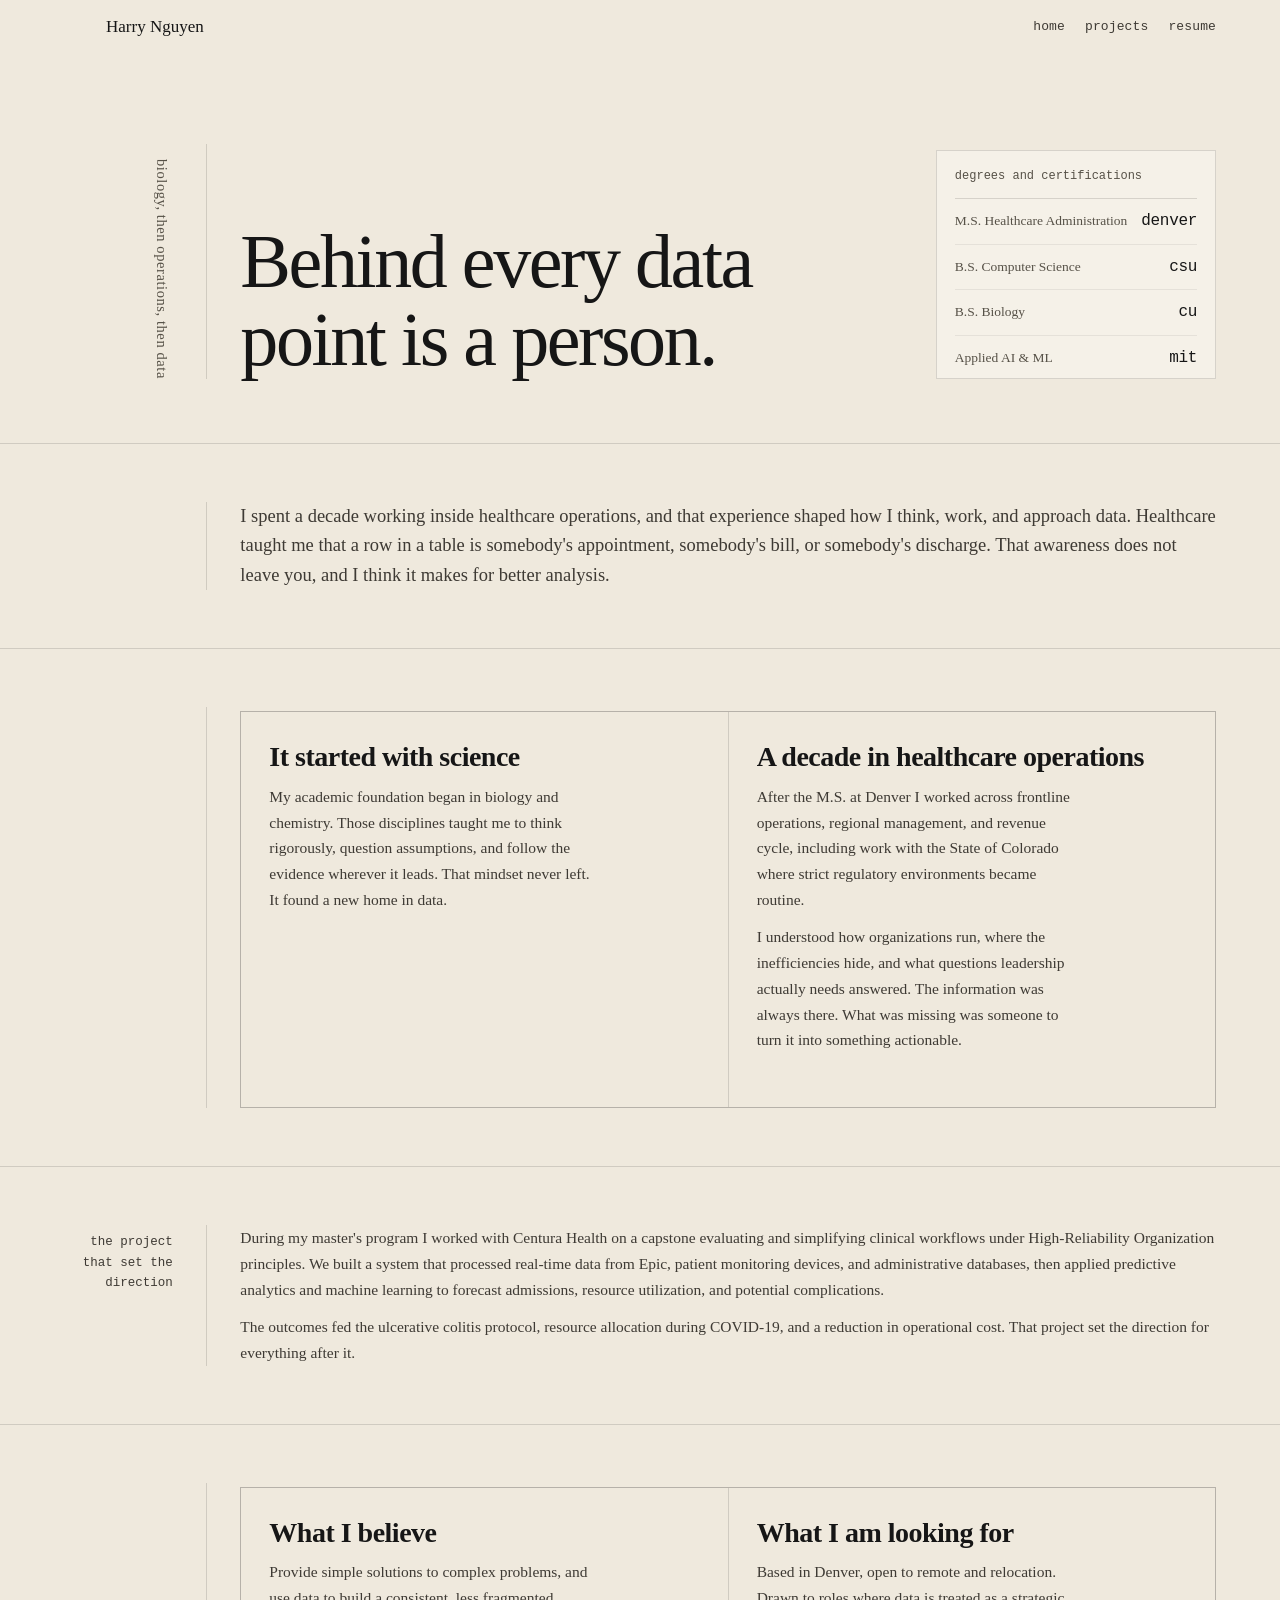
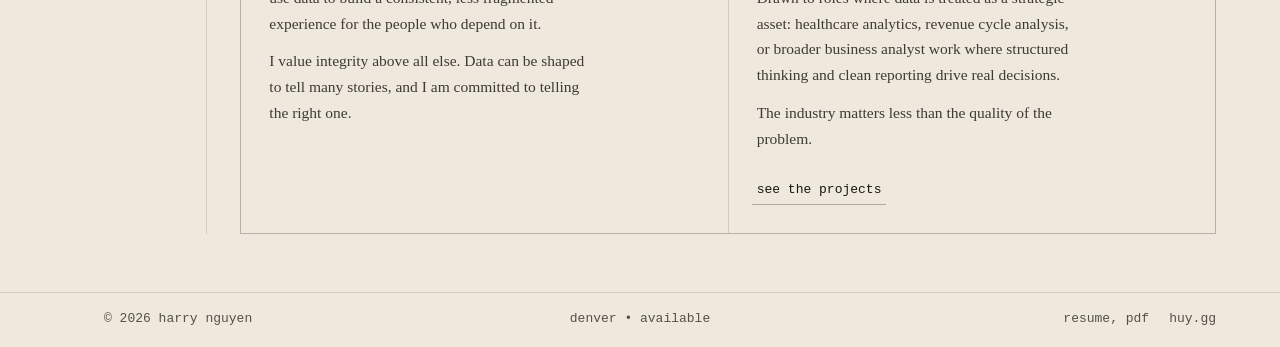
==== about.html @ addfb41d "Rebuild the RCM data on one window and one grain Every figure now comes from the raw ledger over DOS" ====
<!DOCTYPE html>
<html lang="en">
<head>
<meta charset="utf-8">
<meta name="viewport" content="width=device-width, initial-scale=1">
<title>About | Harry Nguyen</title>
<meta name="description" content="A decade in healthcare operations, what that work taught me about data, and what I am looking for next.">
<meta name="author" content="Harry Nguyen">
<meta name="color-scheme" content="light">
<link rel="canonical" href="https://huy.gg/about.html">
<link rel="icon" href="/favicon.ico" sizes="any">
<meta property="og:type" content="website">
<meta property="og:site_name" content="huy.gg">
<meta property="og:url" content="https://huy.gg/about.html">
<meta property="og:title" content="About | Harry Nguyen">
<meta property="og:description" content="A decade in healthcare operations, what that work taught me about data, and what I am looking for next.">
<meta property="og:image" content="https://huy.gg/img/logo.png">
<meta name="twitter:card" content="summary">
<link rel="stylesheet" href="css/ink.css?v=20260822g">
</head>
<body>
<div class="page">

  <header class="bar">
    <a class="home" href="index.html">
      <span class="markbar" aria-hidden="true"></span>
      <span class="who">Harry Nguyen</span>
    </a>
    <span class="sp"></span>
    <nav>
      <a href="index.html">home</a>
      <a href="projects.html">projects</a>
      <a href="resume.html">resume</a>
    </nav>
  </header>

  <section class="alcove">
    <div class="mk"><span class="vert">biology, then operations, then data</span></div>
    <div class="bd">
    <h1>Behind every data point is a person.</h1>
    <aside class="railcard">
      <div class="cap">degrees and certifications</div>
      <div class="row"><span class="k">M.S. Healthcare Administration</span><span class="v">denver</span></div>
      <div class="row"><span class="k">B.S. Computer Science</span><span class="v">csu</span></div>
      <div class="row"><span class="k">B.S. Biology</span><span class="v">cu</span></div>
      <div class="row"><span class="k">Applied AI &amp; ML</span><span class="v">mit</span></div>
    </aside>
  </div>
  </section>

  <section class="band wide">
    <div class="mk"></div>
    <div class="bd">
    <p style="font-size:clamp(16px,1.7vw,18.5px);line-height:1.6;color:var(--sumi1)">I spent a decade working inside healthcare operations, and that experience shaped how I think, work, and approach data. Healthcare taught me that a row in a table is somebody's appointment, somebody's bill, or somebody's discharge. That awareness does not leave you, and I think it makes for better analysis.</p>
  </div>
  </section>

  <section class="band">
    <div class="mk"></div>
    <div class="bd">
    <div class="two">
      <div>
        <h2>It started with science</h2>
        <p>My academic foundation began in biology and chemistry. Those disciplines taught me to think rigorously, question assumptions, and follow the evidence wherever it leads. That mindset never left. It found a new home in data.</p>
      </div>
      <div>
        <h2>A decade in healthcare operations</h2>
        <p>After the M.S. at Denver I worked across frontline operations, regional management, and revenue cycle, including work with the State of Colorado where strict regulatory environments became routine.</p>
        <p>I understood how organizations run, where the inefficiencies hide, and what questions leadership actually needs answered. The information was always there. What was missing was someone to turn it into something actionable.</p>
      </div>
    </div>
  </div>
  </section>

  <section class="band wide">
    <div class="mk">the project that set the direction</div>
    <div class="bd">
    <p>During my master's program I worked with Centura Health on a capstone evaluating and simplifying clinical workflows under High-Reliability Organization principles. We built a system that processed real-time data from Epic, patient monitoring devices, and administrative databases, then applied predictive analytics and machine learning to forecast admissions, resource utilization, and potential complications.</p>
    <p>The outcomes fed the ulcerative colitis protocol, resource allocation during COVID-19, and a reduction in operational cost. That project set the direction for everything after it.</p>
  </div>
  </section>

  <section class="band">
    <div class="mk"></div>
    <div class="bd">
    <div class="two">
      <div>
        <h2>What I believe</h2>
        <p>Provide simple solutions to complex problems, and use data to build a consistent, less fragmented experience for the people who depend on it.</p>
        <p>I value integrity above all else. Data can be shaped to tell many stories, and I am committed to telling the right one.</p>
      </div>
      <div>
        <h2>What I am looking for</h2>
        <p>Based in Denver, open to remote and relocation. Drawn to roles where data is treated as a strategic asset: healthcare analytics, revenue cycle analysis, or broader business analyst work where structured thinking and clean reporting drive real decisions.</p>
        <p>The industry matters less than the quality of the problem.</p>
        <a class="u" href="projects.html">see the projects</a>
      </div>
    </div>
  </div>
  </section>

  <footer class="tech">
    <span class="foot-l">
      <span class="markfoot" aria-hidden="true"></span>
      <span>© 2026 harry nguyen</span>
    </span>
    <span class="foot-c">denver &bull; available</span>
    <span class="foot-r">
      <a href="Harry_Nguyen_Resume.pdf">resume, pdf</a>
      <a href="https://huy.gg">huy.gg</a>
    </span>
  </footer>

</div>
<script src="js/zoom.js"></script>
</body>
</html>
---- css/ink.css ----
/* huy.gg — ink
   ------------------------------------------------------------------
   Sumi is one pigment at several dilutions, which is why this is monochrome
   and warm at the same time. Ground is washi. Type runs from full ink to a
   pale wash. The only color on any page is the vermilion already inside the
   mark, so nothing is added and no accent is declared.

   Two structural ideas carry the layout. Ma (間): negative space is an active
   element, so the padding scale is generous and holds past the first screen
   rather than collapsing into a dense page. And tokonoma: each page opens on
   one thing, with the space around it doing the composing. */

:root{
  --washi:#EFE9DD;         /* ground. Same value the sphere plugin already uses. */
  --raise:#F5F1E8;         /* raised paper */
  --sumi:#161616;          /* full ink */
  --sumi1:#3E3A34;         /* two parts water */
  --sumi2:#565147;         /* four parts. Measured 6.52:1 on washi. It was
                              #6E6759 at 4.64, indistinguishable from sumi3's
                              4.56, so the file described four dilutions and
                              shipped three. Picked off the warm axis between
                              sumi1 and the old value, not sampled by eye. */
  --sumi3:#706858;         /* wash. Measured at 4.56:1 on washi; #9B9384 was
                              2.52:1 and carried the nav, every label, and every
                              caption on the site. Rules stay lighter: a hairline
                              is not text and is held to the 3:1 UI bound. */
  --rule:rgba(22,22,22,.14);
  --rule2:rgba(22,22,22,.3);
  --hair:rgba(22,22,22,.07);

  --face:Charter,"Bitstream Charter","Iowan Old Style","Palatino Linotype",Georgia,serif;
  --tech:ui-monospace,SFMono-Regular,Menlo,Consolas,"Liberation Mono",monospace;
  --pad:clamp(20px,5vw,64px);
}

*{box-sizing:border-box;margin:0;padding:0}
html{scroll-behavior:smooth}

body{background:var(--washi);color:var(--sumi1);font-family:var(--face);
     font-size:16px;line-height:1.66;-webkit-font-smoothing:antialiased;
     text-rendering:optimizeLegibility}

a{color:inherit;text-decoration:none}
a:hover{text-decoration:underline;text-underline-offset:4px;text-decoration-thickness:1px}
a:focus-visible{outline:2px solid var(--sumi);outline-offset:4px}
img{max-width:100%;height:auto;display:block}

.page{max-width:1280px;margin:0 auto}

/* ---------- the spine ----------
   A margin column runs the full height of every page carrying notation, with a
   continuous hairline between it and the content. It is the manuscript margin,
   and it is what makes the layout use its width instead of leaving a narrow
   column of text floating inside a wide frame. Content sits against the rule;
   the notation hangs outside it. */
.band,.alcove{display:grid;
  grid-template-columns:clamp(74px,8.5vw,132px) minmax(0,1fr);
  gap:0 clamp(16px,2.6vw,34px)}
/* The margin carries the stack an entry was built with, which is information a
   reader scans for, so it is not held at wash strength. It sits at sumi1, 9.34.
   When this changed, sumi2 was no step at all: 4.64 against sumi3's 4.56. That
   is what prompted fixing sumi2, and the middle rung now exists at 6.52 if this
   ever wants to come back down. Size is what keeps it subordinate: 12.5px mono,
   right-aligned, against a 25px serif title. */
/* A flex column pinned to the end edge, not plain right-aligned text: an item
   wider than the column, "computer vision", overflowed the right edge in normal
   flow and carried its bullet past the others. Pinned to flex-end the right
   edges hold and an over-long item grows left into empty margin. */
.mk{display:flex;flex-direction:column;align-items:flex-end;
    font-family:var(--tech);font-size:12.5px;line-height:1.65;color:var(--sumi1);
    text-align:right;padding-top:7px;position:sticky;top:16px;align-self:start}
/* The numeral leads its label at full ink, and sits on the title's line rather
   than floating above the margin: the 8px top padding is what drops its
   baseline onto the h2's. The gap under it separates the index from the stack,
   which are two different kinds of fact. It was an inline style repeated on
   every section, which is a rule with no home. */
/* The index is a different order of thing from the stack it heads, so it gets
   its own size rather than the label's. Not underlined: a rule here reads as a
   link on a page where .goto and .u are the only underlined things.

   It centers on the title's line box, not its baseline. Baseline alignment put
   the numeral visibly under the title's middle, because a 16px box against a
   30px line sits 7px low when both start at the same y. The 7px .mk padding is
   that correction. */
.mk .n{display:block;font-size:16px;line-height:1;color:var(--sumi);margin-bottom:12px}
/* One tool per line. Run together on wrapped lines the stack read as a phrase,
   and a reader looking for whether a thing uses Postgres had to parse a
   sentence. The right edges align against the rule, since that is the edge the
   margin hangs from; the bullets ride the ragged left. */
/* nowrap: "computer vision" and "power query" are single entries and broke
   across two lines in a 132px column, reading as two tools. Right alignment
   means an over-long item grows leftward into empty margin, never over content,
   and below 820px the whole spine collapses to a run-in line anyway. */
.mk .s{display:block;line-height:1.85;white-space:nowrap}
/* The bullet trails rather than leads. In a right-aligned column the last
   character of every line lands on the same x, so a trailing bullet draws a
   straight edge against the rule while a leading one rides the ragged side. */
.mk .s::after{content:"\2022";font-size:10px;margin-left:7px;color:var(--sumi3)}
/* Two labels in a 132px column, separated by the space between them and
   nothing else. A bullet had to earn its place here and could not: inline it
   landed mid-phrase, since both labels already wrap, and on its own line it was
   a glyph doing what a blank line does without adding ink to the margin. */
.mk .split{margin-top:15px}
.bd{border-left:1px solid var(--rule);padding-left:clamp(16px,2.6vw,34px);min-width:0}
.tech{font-family:var(--tech);font-size:10.5px;line-height:1.75;color:var(--sumi3);letter-spacing:0}
.tech a:hover{color:var(--sumi)}
.tech a[aria-current="page"]{color:var(--sumi)}

/* ---------- identity bar. Deliberately almost nothing. ---------- */
.bar{display:flex;align-items:center;gap:16px;padding:14px var(--pad);flex-wrap:wrap}
/* Mark and name are one link home, the convention a visitor already expects, so
   the way back does not depend on noticing the nav. On the home page itself
   they stay plain spans. */
.bar .home{display:inline-flex;align-items:center;gap:16px}
.bar .home:hover{text-decoration:none}
.bar .home:hover .who{text-decoration:underline;text-underline-offset:4px;
                      text-decoration-thickness:1px}
.bar .markbar{width:26px;height:26px;flex:0 0 auto;
              background:url("../img/logo.png") center/contain no-repeat}
/* The name holds its ratio to the nav: it was 15px against 10.5, so 1.43, and
   18 against 12.5 keeps it. The mark stays 26px, which is what sets the bar's
   height, so the row does not grow. */
/* line-height pinned to the mark's 26px: at 18px the body's 1.66 gives a 29.9px
   line box, which took over as the tallest thing in the row and grew the bar to
   58, breaking the footer it is matched to. */
.bar .who{font-size:17px;line-height:26px;color:var(--sumi)}
.bar .sp{flex:1}
.bar nav{display:flex;gap:20px;flex-wrap:wrap}
/* The nav carries a page's controls, so it outranks the margin notation rather
   than sitting a shade under it. At 10.5px in sumi2 it was the lighter of the
   two. Color does the work here, not font-weight: a mono face at 500 thickens
   into mud at this size. */
.bar nav a,.bar nav span{font-family:var(--tech);font-size:13px;font-weight:500;
                         color:var(--sumi1);letter-spacing:.01em}
.bar nav a:hover{color:var(--sumi)}

/* ---------- the alcove: one thing, and the space around it ---------- */
/* Trimmed from 11vw/8vw: the alcove was 502px tall and pushed the first
   figure 75px below the fold on a 1366x720 laptop. The air is still the
   point, it just no longer costs the evidence. */
.alcove{padding:clamp(40px,7vw,96px) var(--pad) clamp(34px,5vw,64px)}
.alcove .bd{display:grid;grid-template-columns:minmax(0,1fr) auto;
            gap:clamp(20px,3.4vw,48px);align-items:end}
.alcove h1{font-weight:400;font-size:clamp(36px,7.4vw,84px);line-height:1.02;
           letter-spacing:-.034em;color:var(--sumi);max-width:16ch;text-wrap:balance}
.alcove .railcard{justify-self:end}
.alcove h1{font-weight:400;font-size:clamp(34px,7vw,76px);line-height:1.03;
           letter-spacing:-.032em;color:var(--sumi);max-width:15ch;text-wrap:balance}

/* The inscription hangs in the margin, set vertically, which is the one place
   it reads as an inscription rather than as a stray label. Latin in vertical-rl
   rotates rather than stacks; held to one column, since a second reverses the
   reading order. */
.vert{writing-mode:vertical-rl;text-orientation:mixed;white-space:nowrap;
      font-family:var(--face);font-size:clamp(12.5px,1.3vw,14.5px);
      letter-spacing:.04em;color:var(--sumi2);margin-left:auto;padding-top:8px}

/* A rule-separated rail, framed. Not the hero metric card DESIGN.md bans:
   nothing tilts, nothing floats, and no single figure is set loose in a panel.
   It replaces the mark here, because the mark is identity and this space is
   worth evidence. On a 1366x720 laptop the first figure was 75px below the
   fold; putting it in the alcove is what recovers it. */
.railcard{flex:0 1 340px;min-width:250px;max-width:360px;border:1px solid var(--rule);
          background:var(--raise);padding:16px 18px 6px;margin-left:clamp(12px,3vw,40px);
          margin-top:6px}
/* 12px on sumi2, up from 10px on sumi3. It was the smallest text on any page,
   at wash strength, and it is the line that tells a reader what the four figures
   underneath it are. 4.56 to 6.52 on washi. */
.railcard .cap{font-family:var(--tech);font-size:12px;color:var(--sumi2);
               padding-bottom:11px;border-bottom:1px solid var(--rule)}
/* 9px rather than 11, matching the codemap rail. Four rows under a cap read as
   one table, and the looser step made them read as four separate lines. The
   last row drops its padding too, so the card's bottom edge sits on the text
   rather than on a phantom rule's worth of space. */
.railcard .row{display:flex;align-items:baseline;justify-content:space-between;
               gap:14px;padding:9px 0;border-bottom:1px solid var(--hair)}
.railcard .row:last-child{border-bottom:0;padding-bottom:0}
.railcard .k{font-size:13.5px;color:var(--sumi2);line-height:1.35}
.railcard .v{font-family:var(--tech);font-size:16px;color:var(--sumi);
             font-variant-numeric:tabular-nums;letter-spacing:-.02em;white-space:nowrap}

/* ---------- bands. Same breathing rate as the alcove, on purpose. ---------- */
.band{padding:clamp(30px,4.6vw,58px) var(--pad);border-top:1px solid var(--rule)}
/* A rule means a new item. A band that continues the entry above it carries no
   rule and closes the gap, so supporting detail reads as part of its project
   rather than as the next one. */
.band.cont{border-top:0;padding-top:0}
.bd > .k:first-child{margin-bottom:clamp(14px,2.4vw,26px)}

/* A lattice rather than a row of boxes: the gap is a rule, so the grid reads as
   ruled paper and fills the measure instead of leaving a ragged right edge. */
/* Two columns, fixed. auto-fit resolved to three at wide widths and left two
   dead cells showing the rule color through, because the lattice paints its
   gaps. An even column count divides the entries cleanly instead. */
.two{display:grid;grid-template-columns:repeat(2,minmax(0,1fr));
     gap:1px;background:var(--rule);border:1px solid var(--rule);margin-top:4px}
.two > div:last-child:nth-child(odd){grid-column:1/-1}
@media (max-width:640px){.two{grid-template-columns:1fr}}

/* Every project entry has one shape: prose at full width, then the visual at
   full width, then supporting detail in two columns underneath. A terminal is a
   visual and so is a confusion matrix, so neither gets squeezed into a side
   column while a screenshot elsewhere gets the whole width. */
.visual{margin:clamp(18px,2.6vw,28px) 0 0}
.detail{display:grid;grid-template-columns:repeat(auto-fit,minmax(260px,1fr));
        gap:clamp(22px,3.2vw,44px);margin-top:clamp(16px,2.4vw,26px);align-items:start}
/* Supporting detail is one register. A bullet, a table row, and the paragraph
   beside them were setting at 14.5, 14.5, and 15.5px, which reads as three
   different treatments sitting in the same row. Figures stay mono and smaller
   on purpose: they are a different kind of thing, not a different size of the
   same thing. */
.detail p,.detail li,.detail td{font-size:14.5px;line-height:1.66}
.detail p{max-width:46ch}
.detail .met{font-size:12.5px}
@media (max-width:640px){.detail{grid-template-columns:1fr;gap:22px}}
/* The link sits at the foot of its cell, not wherever the prose happens to end,
   so two entries side by side put the same control on the same line. Left edge,
   because it aligns with the heading and the paragraph above it; a right-hung
   link would be the only element in the plate not on that axis. */
.two > div{background:var(--washi);padding:clamp(18px,2.4vw,28px);
     display:flex;flex-direction:column;align-items:flex-start}
/* `margin-top:auto` is what pushes the link down, but in the tallest cell it
   resolves to zero and the link ends up sitting against the last line of prose,
   reading as one more line of the paragraph. The floor lives on the paragraph
   instead, so the gap holds whether or not there is slack to distribute. */
.two > div > .u{margin-top:auto}
.two > div > p:last-of-type{margin-bottom:clamp(18px,2.6vw,26px)}
.two p{max-width:42ch}
/* Entry headings are set here and nowhere else. Inline sizes on some entries
   and none on others is what made three of them read as a different face. */
.bd h2{font-weight:700;font-size:clamp(21px,2.2vw,25px);line-height:1.2;
       letter-spacing:-.018em;color:var(--sumi);margin-bottom:11px}
.two h2{font-size:clamp(21px,2.6vw,28px);margin-bottom:10px}
p{color:var(--sumi1);max-width:46ch;font-size:15.5px}
p + p{margin-top:12px}
/* A project entry is one object: its opening paragraph and its outcome caption
   run the full width of the plate between them, rather than stopping short at a
   reading measure and leaving the entry looking like two narrow columns wrapped
   around a wide image. */
.wide p{max-width:none}
/* .u and .goto are one treatment. They were 11px and 13px, which meant the same
   action read as two different controls depending on where it sat. */

/* ---------- figures: ink at display size, never a card ---------- */
.figs{display:grid;grid-template-columns:repeat(auto-fit,minmax(140px,1fr));
      gap:clamp(20px,3.4vw,44px)}
.figs b{display:block;font-weight:400;font-size:clamp(32px,5vw,56px);line-height:1;
        letter-spacing:-.04em;color:var(--sumi);font-variant-numeric:tabular-nums}
.figs span{display:block;margin-top:11px;font-family:var(--tech);font-size:10.5px;
           color:var(--sumi3);line-height:1.7}

/* ---------- plates. The screenshots keep their color; it now means
              "real captured output" rather than decoration. ---------- */
/* A plate no longer navigates. It opens the capture at full size, which is what
   a reader clicking a screenshot is actually asking for, and it frees the entry
   to carry one honest link to the running thing instead. The cue is a corner
   badge rather than a cursor change alone, because a cursor is only discoverable
   once the pointer is already there. */
.plate{border:1px solid var(--rule);background:#fff;overflow:hidden;display:block;
       position:relative;cursor:zoom-in}
.plate::after{content:"enlarge";position:absolute;right:10px;bottom:10px;
              font-family:var(--tech);font-size:10px;letter-spacing:.06em;
              color:var(--sumi);background:rgba(245,241,232,.94);
              border:1px solid var(--rule2);padding:4px 9px;
              opacity:0;transition:opacity .18s ease;pointer-events:none}
.plate:hover::after,.plate:focus-visible::after{opacity:1}
@media (hover:none){.plate::after{opacity:.92}}
.platecap{font-family:var(--tech);font-size:10.5px;color:var(--sumi3);margin-top:11px;
          line-height:1.7;max-width:none}
.platecap b{color:var(--sumi);font-weight:400}

/* A code sample shown the way a plate shows an image: same rule, same white ground.
   It scrolls in its own box so a long dictionary never sets the page height. */
.codeplate{border:1px solid var(--rule);background:#fff;overflow:auto;
  max-height:clamp(300px,46vh,460px);padding:14px 16px;display:block}
.codeplate code{font-family:var(--tech);font-size:11.5px;line-height:1.66;
  color:var(--sumi1);white-space:pre;display:block}

/* The operational report, rendered from the same figures the dashboard reads rather than
   screenshotted, so it cannot drift out of agreement with them. Months run across, which is
   the source report's orientation, and that only fits because the money is abbreviated the
   way the dashboard KPIs already abbreviate it: at full precision a row label plus thirteen
   columns needs about 1,410px against an 800px measure. */
.reporttable{border:1px solid var(--rule);background:var(--raise);overflow:hidden}
table.rcmrep{width:100%;border-collapse:collapse}

/* One ink for every figure. Weighting two of the five rows put the emphasis where a reader
   had not asked for it; a report is a surface to read across, not an argument with a lead.
   The hovered row lifts to white instead, so emphasis follows the reader. */
table.rcmrep th[scope=row]{font-family:inherit;font-size:13.5px;font-weight:400;
  color:var(--sumi1);text-align:left;padding:11px 16px;white-space:nowrap}
table.rcmrep td{font-family:var(--tech);font-variant-numeric:tabular-nums;font-size:11.5px;
  color:var(--sumi1);text-align:right;white-space:nowrap;padding:11px 7px}
table.rcmrep thead th{font-family:var(--tech);font-size:11.5px;font-weight:400;color:var(--sumi2);
  letter-spacing:.06em;text-transform:uppercase;text-align:right;white-space:nowrap;
  padding:11px 7px;border-bottom:1px solid var(--rule)}
table.rcmrep thead th .yr{opacity:.58;margin-left:3px}
table.rcmrep .tot{padding-right:16px;border-left:1px solid var(--hair)}

/* Hover lights the whole row, label and total included, so the eye can hold a month while
   reading twelve columns of figures. */
table.rcmrep tbody tr:hover th,table.rcmrep tbody tr:hover td{background:#fff;color:var(--sumi)}
@media (max-width:720px){
  .reporttable{overflow-x:auto}
  table.rcmrep{min-width:660px}
}
/* No emphasis rule for lead paragraphs. Tried and removed on 2026-08-12: this
   design does emphasis by position and size, and it already runs four scanning
   layers, the margin notation, the titles, the railcard figures, and the
   platecap lead-ins, without bolding a word of running text. A single bolded
   phrase across six entries and four pages read as an accident rather than a
   system. If it ever comes back it goes on all six or none. */

/* Every entry that has a running destination says so on one line, sitting across
   from the entry's title and sharing its baseline, so the name of the thing and
   the way to reach it are read together rather than the route being buried in a
   supporting column further down. An address is spelled out only when it names a
   host other than this one, and then it is the object of the verb rather than a
   second field: "Visit carbon.huy.gg", not "Visit the landing page" trailed by a
   gray URL. huy.gg/dashboard would only repeat what the click already promises. */
.ehead{display:flex;align-items:baseline;justify-content:space-between;
       gap:clamp(18px,4vw,60px);flex-wrap:wrap}
/* The rule aligns with the title's baseline, not the link's text. Baseline
   alignment lines up the two sets of letters, but the link's rule then hangs
   3.3px lower, under its own descender and 3px of padding, and the eye reads
   the whole link as sitting low. Shifting by that measured amount puts the rule
   on the title's baseline; relative positioning, so the row's layout is
   untouched. */
.ehead .goto{margin-top:0;margin-bottom:11px;position:relative;top:-3.3px}
@media (max-width:640px){.ehead{gap:4px}.ehead .goto{margin-top:2px}}
/* 13px, matching the nav: at 11px a page's primary action was set smaller than
   its chrome. Not a filled button at rest. This palette has no filled shapes,
   so a solid block would outweigh the title beside it and five of them would
   stack into the page's dominant rhythm. The fill happens on hover instead, so
   the affordance is there when a pointer looks for it. */
.goto,.u{display:inline-flex;align-items:baseline;gap:12px;flex-wrap:wrap;
      margin-top:clamp(18px,2.6vw,26px);font-family:var(--tech);font-size:13px;
      color:var(--sumi);border-bottom:1px solid var(--rule2);padding:2px 5px 3px;
      margin-left:-5px;margin-right:-5px;
      transition:background .14s ease,color .14s ease}
.goto:hover,.u:hover{text-decoration:none;border-bottom-color:var(--sumi);
            background:var(--sumi);color:var(--washi)}

/* ---------- the lightbox ----------
   Ink at full strength over the page, so the capture is the only lit thing.
   Click the image to go between fit and native size, click the ground to leave. */
.lb{position:fixed;inset:0;z-index:90;display:none;
    background:rgba(22,22,22,.95)}
.lb.open{display:block}
.lb-stage{position:absolute;inset:0;overflow:auto;
          display:flex;align-items:center;justify-content:center;padding:clamp(16px,4vw,56px)}
.lb-stage img{max-width:100%;max-height:82vh;width:auto;height:auto;cursor:zoom-in;
              background:#fff;border:1px solid rgba(239,233,221,.25);margin:auto}
.lb-stage.in{display:block}
.lb-stage.in img{max-width:none;max-height:none;cursor:zoom-out;margin:0}
.lb-bar{position:absolute;left:0;right:0;bottom:0;display:flex;align-items:baseline;
        gap:18px;padding:14px clamp(16px,4vw,56px);font-family:var(--tech);
        font-size:10.5px;line-height:1.6;color:rgba(239,233,221,.72);
        background:linear-gradient(rgba(22,22,22,0),rgba(22,22,22,.82) 42%)}
/* The caption runs the width of the bar. Capped at a reading measure it set to
   two fifths of the screen and wrapped three times under a very wide plate. */
.lb-txt{flex:1;max-width:none}
.lb-x{margin-left:auto;background:none;border:0;border-bottom:1px solid rgba(239,233,221,.45);
      padding:0 0 2px;font:inherit;color:var(--washi);cursor:pointer}
.lb-x:hover{border-bottom-color:var(--washi)}
.lb-x:focus-visible,.lb-stage img:focus-visible{outline:2px solid var(--washi);outline-offset:4px}

/* ---------- the ledger stays quiet ---------- */
table{width:100%;border-collapse:collapse;font-size:14.5px}
td,th{padding:11px 14px 11px 0;border-bottom:1px solid var(--hair);
      vertical-align:baseline;text-align:left;font-weight:400}
tr:last-child td{border-bottom:0}
.yr{font-family:var(--tech);font-size:11px;color:var(--sumi3);width:96px;white-space:nowrap}
.org{color:var(--sumi)}
.role{color:var(--sumi2)}
.met{text-align:right;font-family:var(--tech);font-size:12px;color:var(--sumi1);
     white-space:nowrap;font-variant-numeric:tabular-nums}

/* A bullet, not a middot: at 14.5px on washi the middot all but disappears, and
   a list marker that fades is a list without markers. It is the real list
   marker rather than an absolutely positioned ::before, because an abspos box
   anchors to the top of the item and rides above the text, while ::marker sits
   on the first line's baseline without being told to. */
ul.notes{list-style:disc outside;font-size:14.5px;line-height:1.66;
         color:var(--sumi1);max-width:62ch;padding-left:15px}
/* Resume bullets run wider than the 62ch book measure the prose uses. They sat
   at 450px inside an 805px cell, leaving 355px empty, and a one-to-three-line
   bullet does not need the tight measure that a paragraph does. 76ch is the top
   of the comfortable band rather than the full 111ch the cell would allow. */
.jobrow ul.notes{max-width:76ch}
ul.notes li{margin-bottom:7px}
/* Beside a paragraph, a list runs on the paragraph's rhythm. The 7px between
   items gave the left column 0.108 ink coverage against the right column's
   0.127 over the same area, and a block that is 18 percent less dense reads as
   a lighter font even though both measure the same: mean ink 111.7 against
   111.9 of 255, and an identical darkest pixel. Items here are single lines and
   do not need the separation; in .two, where they wrap, they keep it. */
.detail ul.notes li{margin-bottom:0}
ul.notes li::marker{color:var(--sumi3);font-size:11px}

.caps{display:grid;grid-template-columns:repeat(3,minmax(0,1fr));gap:2px 34px}
@media (max-width:760px){.caps{grid-template-columns:repeat(2,minmax(0,1fr))}}
@media (max-width:460px){.caps{grid-template-columns:1fr}}
/* The rule belongs to the entry, not to every div inside it. `.caps div` also
   matched .d and .i, so each entry drew two hairlines: one under its own text
   and one at the stretched row bottom. A one-line entry sitting in a row with a
   wrapped one showed both, with the row's spare height between them. */
.caps > div{padding:9px 0;border-bottom:1px solid var(--hair)}
.caps .d{font-size:15px;color:var(--sumi)}
.caps .i{font-family:var(--tech);font-size:10.5px;color:var(--sumi3);margin-top:3px}

/* ---------- resume audience tabs ---------- */
/* The note is a caption for the tabs, so it sits against the rule rather than
   floating midway to the first job row, where it belonged to neither. */
.tabs{display:flex;gap:26px;flex-wrap:wrap;border-bottom:1px solid var(--rule2);
      padding-bottom:0;margin-bottom:9px}
.tabs button{background:none;border:0;padding:0 0 11px;cursor:pointer;font:inherit;
             font-size:15px;color:var(--sumi2);border-bottom:2px solid transparent;
             margin-bottom:-1px}
.tabs button:hover{color:var(--sumi)}
.tabs button[aria-selected="true"]{color:var(--sumi);border-bottom-color:var(--sumi)}
.tabs button:focus-visible{outline:2px solid var(--sumi);outline-offset:3px}
#r-note{font-family:var(--tech);font-size:12px;color:var(--sumi2);
        margin-bottom:clamp(20px,3vw,30px)}

.jobrow{display:grid;grid-template-columns:132px minmax(0,1fr);gap:0 24px;
        padding:20px 0;border-bottom:1px solid var(--hair)}
.jobrow.last{border-bottom:0}
.jobrow .when{font-family:var(--tech);font-size:11px;color:var(--sumi3);line-height:1.6;padding-top:5px}
.jobrow .when span{display:block;margin-top:3px}
.jobrow h3{font-weight:400;font-size:19px;letter-spacing:-.02em;color:var(--sumi);
           line-height:1.2;margin-bottom:2px}
.jobrow .org{font-size:13.5px;color:var(--sumi2);margin-bottom:10px}
/* Emphasis inside a bullet stays in the body face. Switching to mono made it
   read as a different kind of content rather than a more important piece of
   the same sentence, and two faces inside one paragraph is noise. Weight and
   full ink carry it instead: 600 against the 400 around it, #161616 against
   #3E3A34. Both element names are covered because the bullets are injected at
   runtime. */
.jobrow b,.jobrow strong{font-family:inherit;font-size:inherit;font-weight:600;
                         color:var(--sumi);letter-spacing:0}
/* Skill groups stand side by side rather than stacking into one long scroll.
   auto-fit rather than a fixed three: the operations tab has three groups, the
   other two have two, and a fixed count would leave an empty track. */
#r-skills{display:grid;grid-template-columns:repeat(auto-fit,minmax(210px,1fr));
          gap:clamp(22px,3.4vw,48px)}
.skillgrp .k{margin-bottom:8px}

/* 16 above and 18 below a 20px row puts the footer at 54px, the header's exact
   height. It was 93px on a 16/56 split, taller than the header it was meant to
   match and lopsided within itself. */
/* Three zones on a 1fr auto 1fr grid, not a flex spacer. Availability is the
   line a hiring reader wants and it was glued to the copyright, reading as
   boilerplate. Flex would leave it wherever the two end groups happened to
   stop, and the left group is the wider of the two, so it would sit off center
   by about 45px and look like a mistake rather than a decision. */
footer{padding:16px var(--pad) 18px;border-top:1px solid var(--rule);
       display:grid;grid-template-columns:1fr auto 1fr;gap:20px;align-items:center}
footer .foot-l,footer .foot-r{display:flex;align-items:center;gap:20px}
footer .foot-r{justify-self:end}
footer .foot-c{justify-self:center;white-space:nowrap}
@media (max-width:640px){
  /* Below this the three zones collide, so they stack and read left. */
  footer{grid-template-columns:1fr;gap:10px}
  footer .foot-c,footer .foot-r{justify-self:start}
}
/* The footer matches the nav's size, 13px, and stays slim by holding its line
   box to the 20px mark rather than to 13 x 1.75. Height is unchanged at 54, the
   header's. Scoped to the footer so the .k.tech column labels inside entries
   keep their own size. */
footer.tech{font-size:13px;line-height:20px;color:var(--sumi2)}
footer .markfoot{width:20px;height:20px;opacity:.7;
                 background:url("../img/logo.png") center/contain no-repeat}
footer .sp{flex:1}

/* ---------- terminal motion ----------
   Both terminals write every line as opacity:0 with tfade forwards, and the
   cursor blinks on tblink. Neither keyframe came across when the scripts were
   pulled out of the old page into terminals.js, so the log feed and every typed
   response were still running and still invisible, and the cursor sat solid. */
@keyframes tfade{to{opacity:1}}
@keyframes tblink{to{opacity:0}}

/* Reduced motion keeps the fill: duration collapses to .001ms and the forwards
   fill still lands the line at opacity 1, so the output appears without the
   fade rather than disappearing with it. */
@media (prefers-reduced-motion:reduce){
  html{scroll-behavior:auto}
  *,*::before,*::after{animation-duration:.001ms !important;transition-duration:.001ms !important}
}

@media (max-width:820px){
  /* The spine collapses: the margin column becomes a run-in line above the
     content, and the vertical inscription lies back down. Vertical text needs
     height, and below this there is none to give it. */
  .band,.alcove{grid-template-columns:1fr;gap:0}
  .mk{position:static;text-align:left;padding-top:0;margin-bottom:12px;
      display:flex;gap:10px;flex-wrap:wrap;align-items:baseline}
  .mk span{display:inline !important}
  .bd{border-left:0;padding-left:0}
  .vert{writing-mode:horizontal-tb;margin-left:0;padding-top:0}
  .alcove .bd{grid-template-columns:1fr;gap:clamp(22px,5vw,34px);align-items:start}
  .alcove .vert{writing-mode:horizontal-tb;max-height:none;border-left:0;
                border-top:1px solid var(--rule);padding-left:0;padding-top:14px;
                margin-left:0;max-width:44ch}
  .yr{width:auto;display:block}
  td,th{padding:9px 10px 9px 0}
}
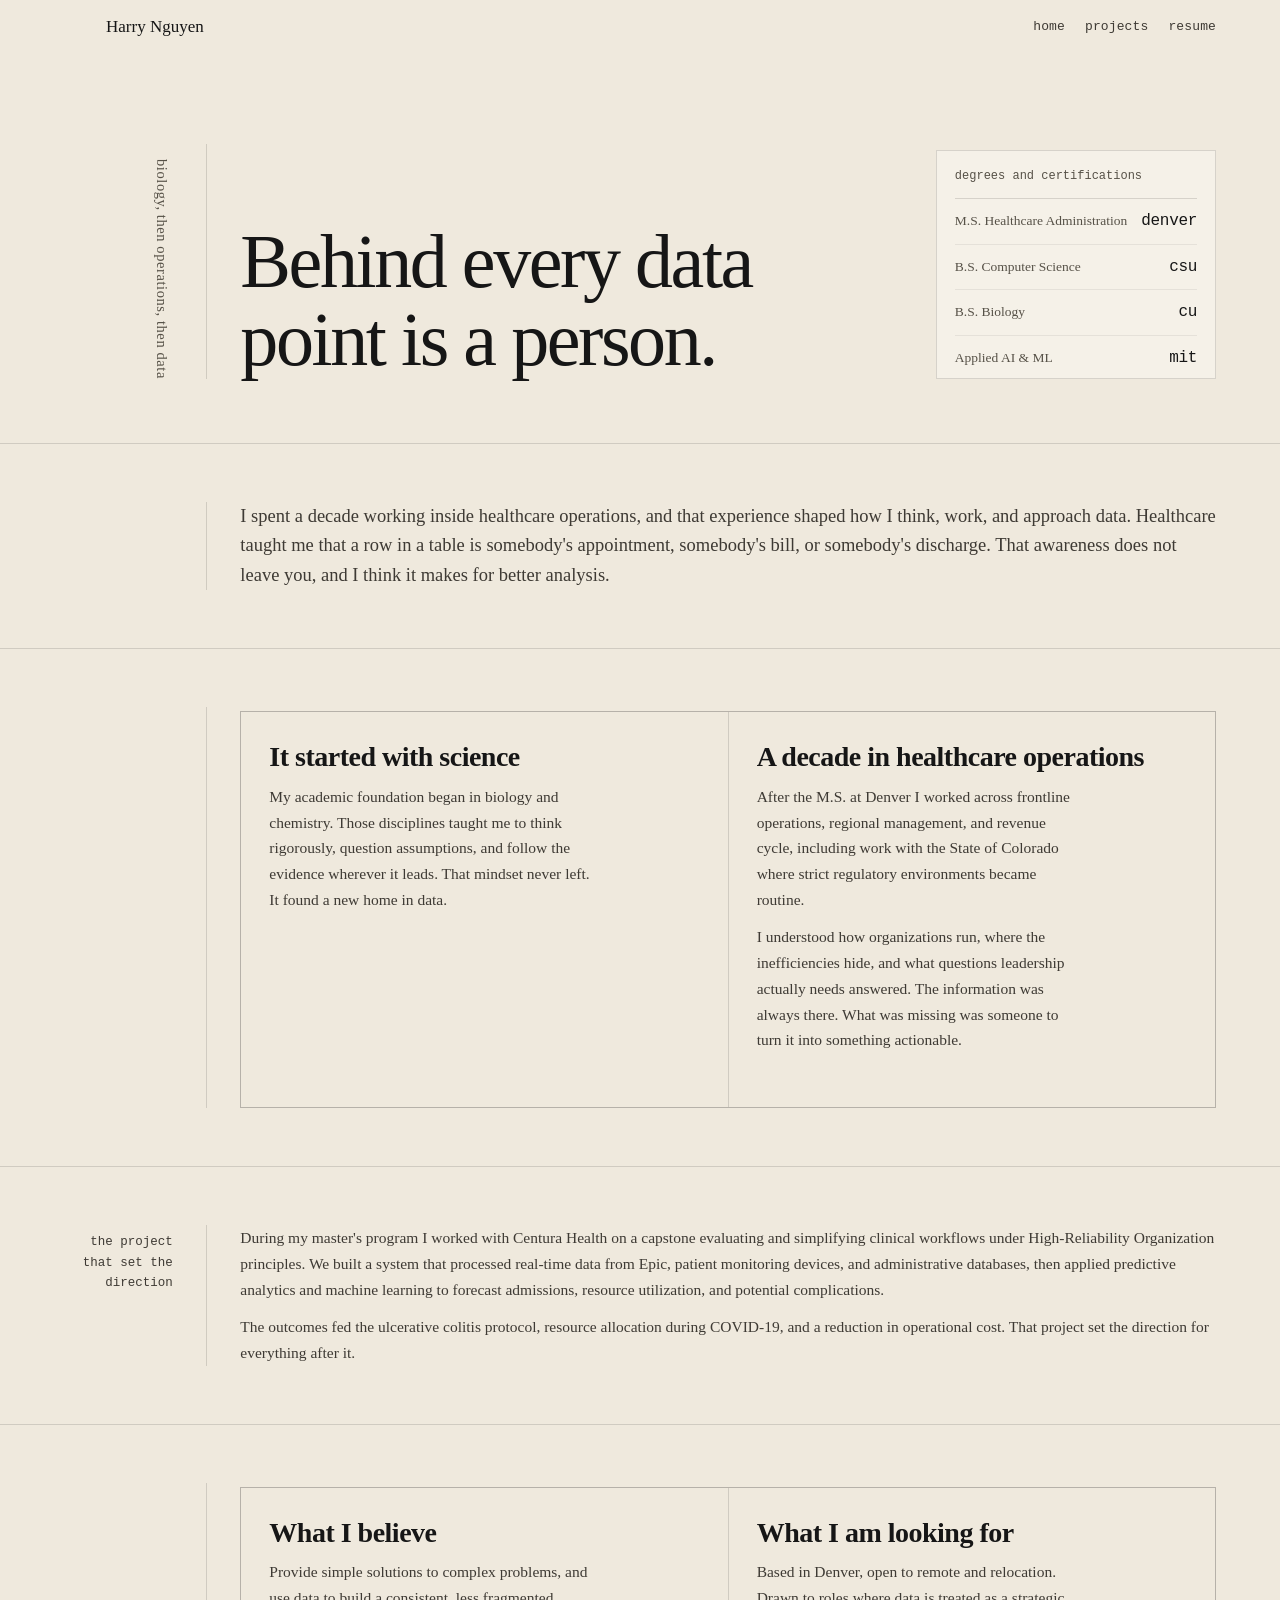
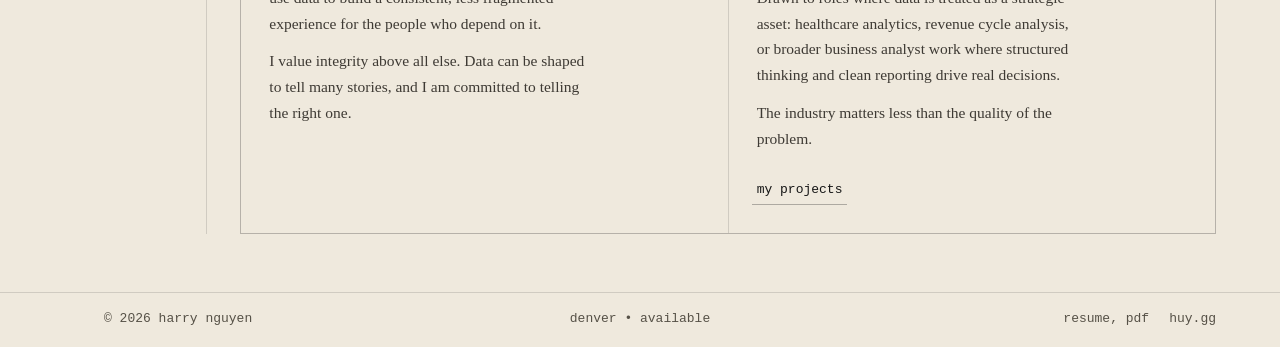
==== commit c6a59242: "aboutn me my projects" ====
--- a/about.html
+++ b/about.html
@@ -93,7 +93,7 @@
         <h2>What I am looking for</h2>
         <p>Based in Denver, open to remote and relocation. Drawn to roles where data is treated as a strategic asset: healthcare analytics, revenue cycle analysis, or broader business analyst work where structured thinking and clean reporting drive real decisions.</p>
         <p>The industry matters less than the quality of the problem.</p>
-        <a class="u" href="projects.html">see the projects</a>
+        <a class="u" href="projects.html">my projects</a>
       </div>
     </div>
   </div>
